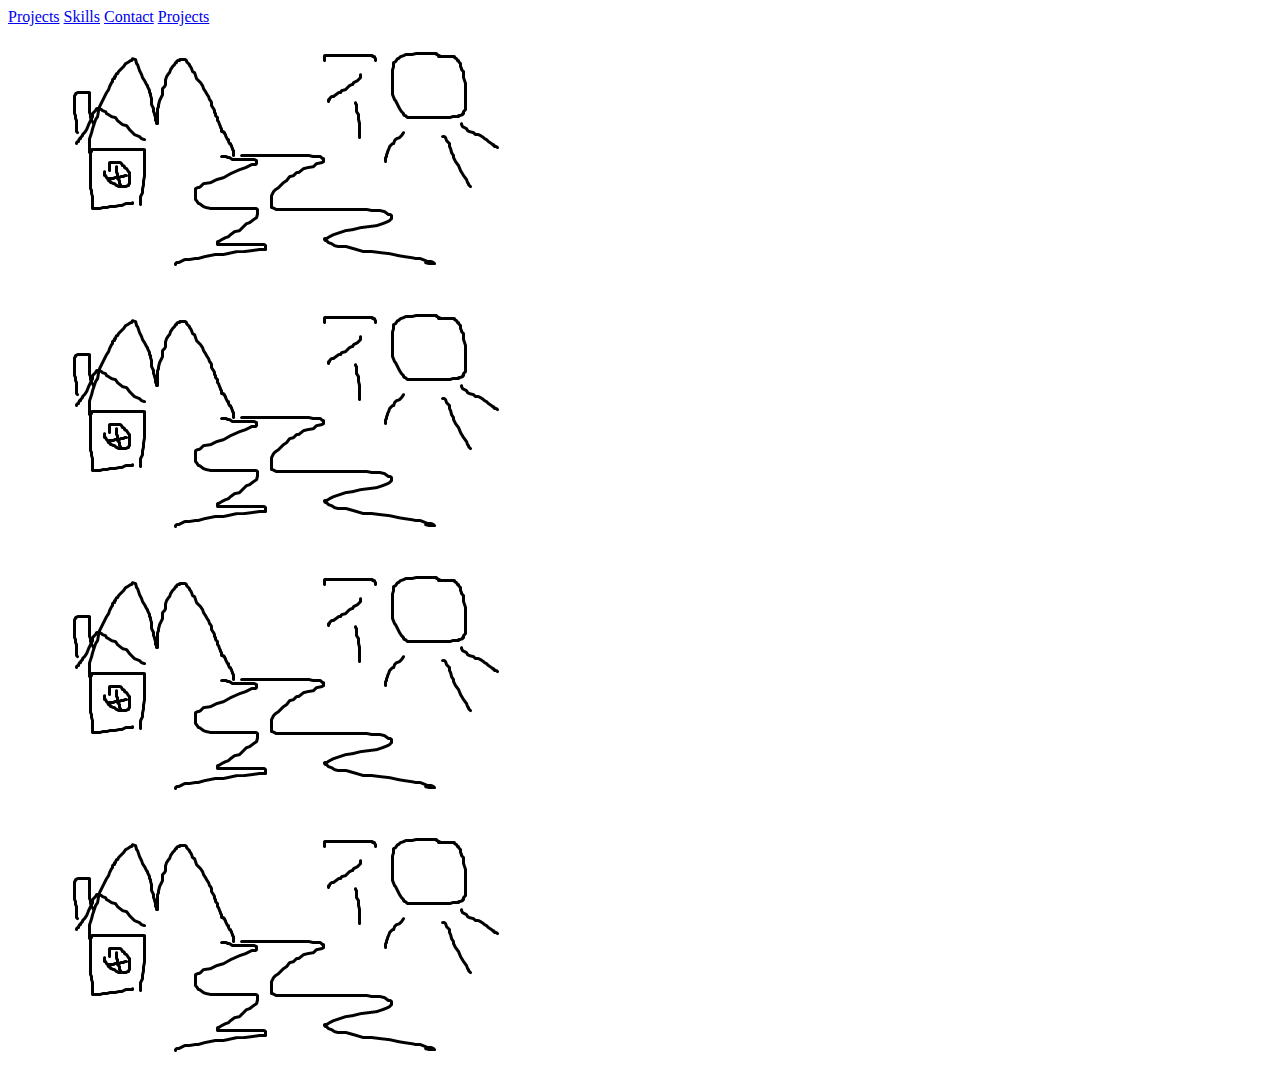
==== artworks.html @ f6214316 "Initial commit" ====
<!DOCTYPE html>
<html lang="en">
<head>
    <meta charset="UTF-8">
    <meta http-equiv="X-UA-Compatible" content="IE=edge">
    <meta name="viewport" content="width=device-width, initial-scale=1.0">
    <title>Artworks</title>
</head>
<body>
    
  <nav>
    <a href="#" >Projects</a>
    <a href="#" >Skills</a>
    <a href="#" >Contact</a>
    <a href="#" >Projects</a>
  </nav>

  <img src="images/Beautiful Painting.png" alt="Beautiful Painting"><br>
  <img src="images/Beautiful Painting.png" alt="Beautiful Painting"><br>
  <img src="images/Beautiful Painting.png" alt="Beautiful Painting"><br>
  <img src="images/Beautiful Painting.png" alt="Beautiful Painting">

</body>
</html>
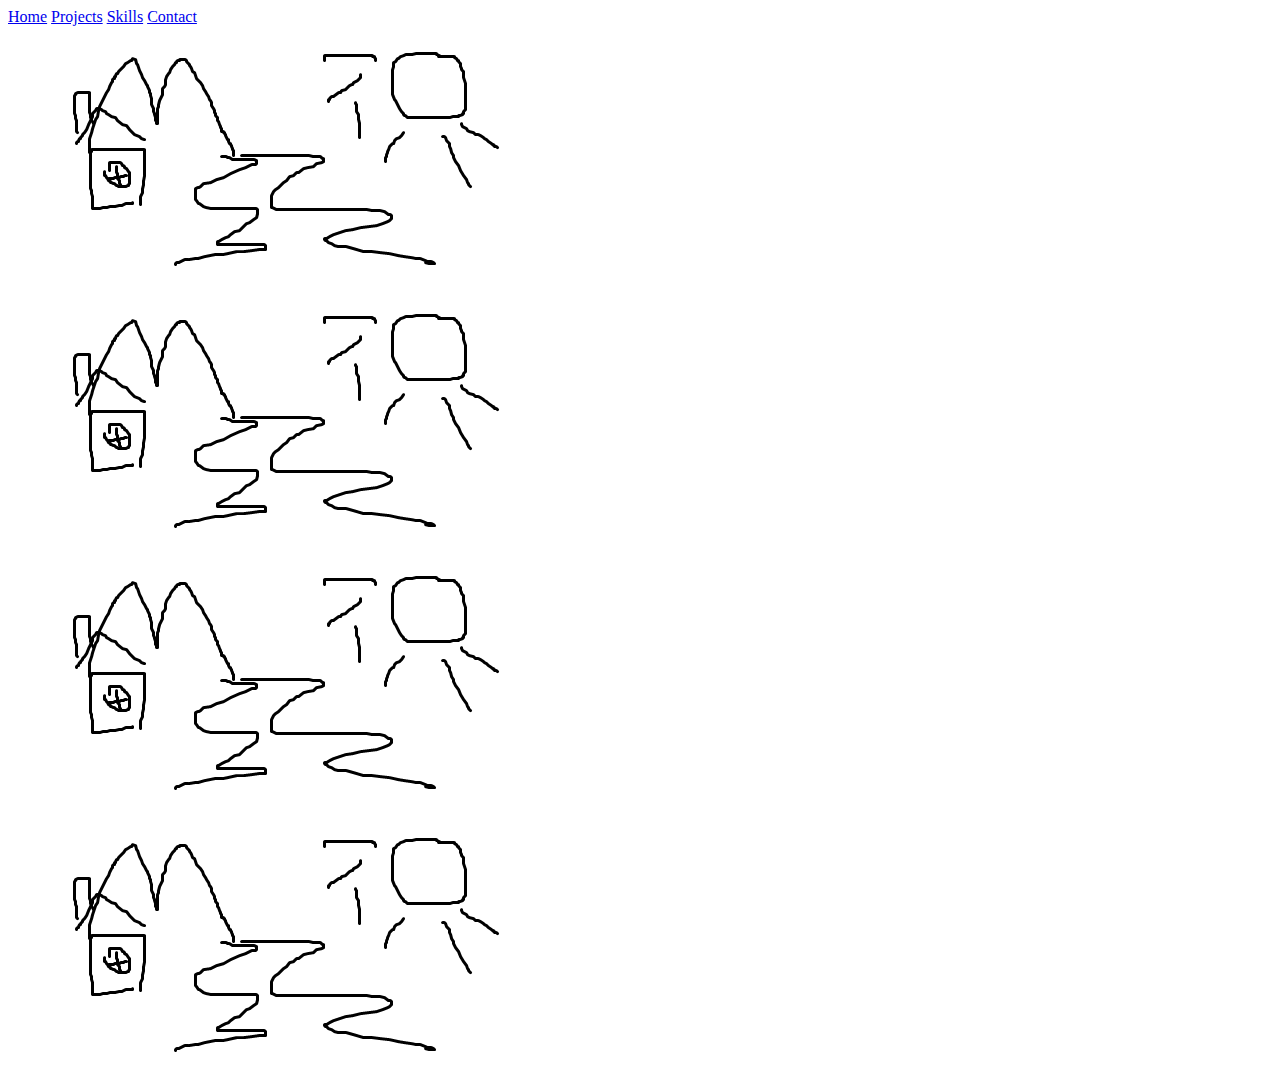
==== commit a97147e4: "add hrefs to pages" ====
--- a/artworks.html
+++ b/artworks.html
@@ -9,10 +9,10 @@
 <body>
     
   <nav>
-    <a href="#" >Projects</a>
-    <a href="#" >Skills</a>
-    <a href="#" >Contact</a>
-    <a href="#" >Projects</a>
+    <a href="./index.html" target="_blank" rel="noopener noreferrer">Home</a>  
+    <a href="./projects.html" target="_blank" rel="noopener noreferrer">Projects</a>
+    <a href="./skills.html" target="_blank" rel="noopener noreferrer">Skills</a>
+    <a href="./Contact.html" target="_blank" rel="noopener noreferrer">Contact</a>
   </nav>
 
   <img src="images/Beautiful Painting.png" alt="Beautiful Painting"><br>
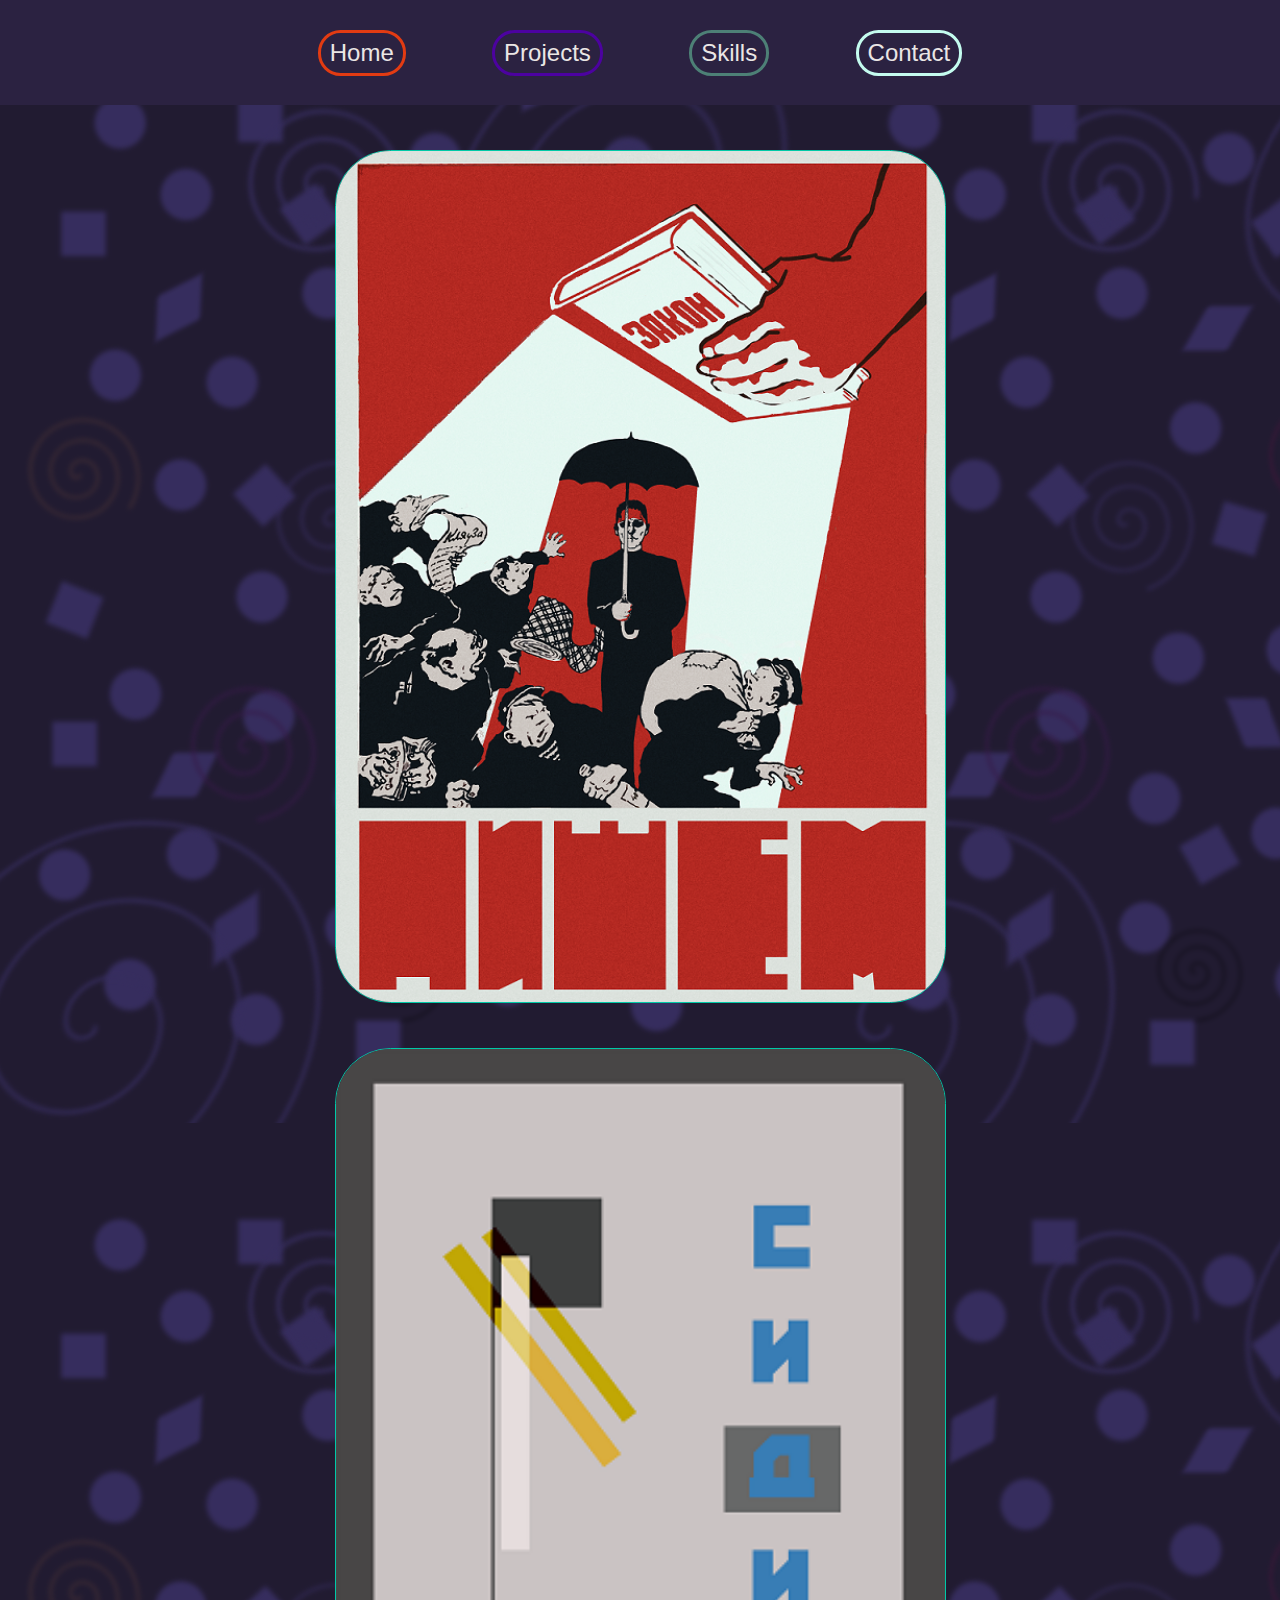
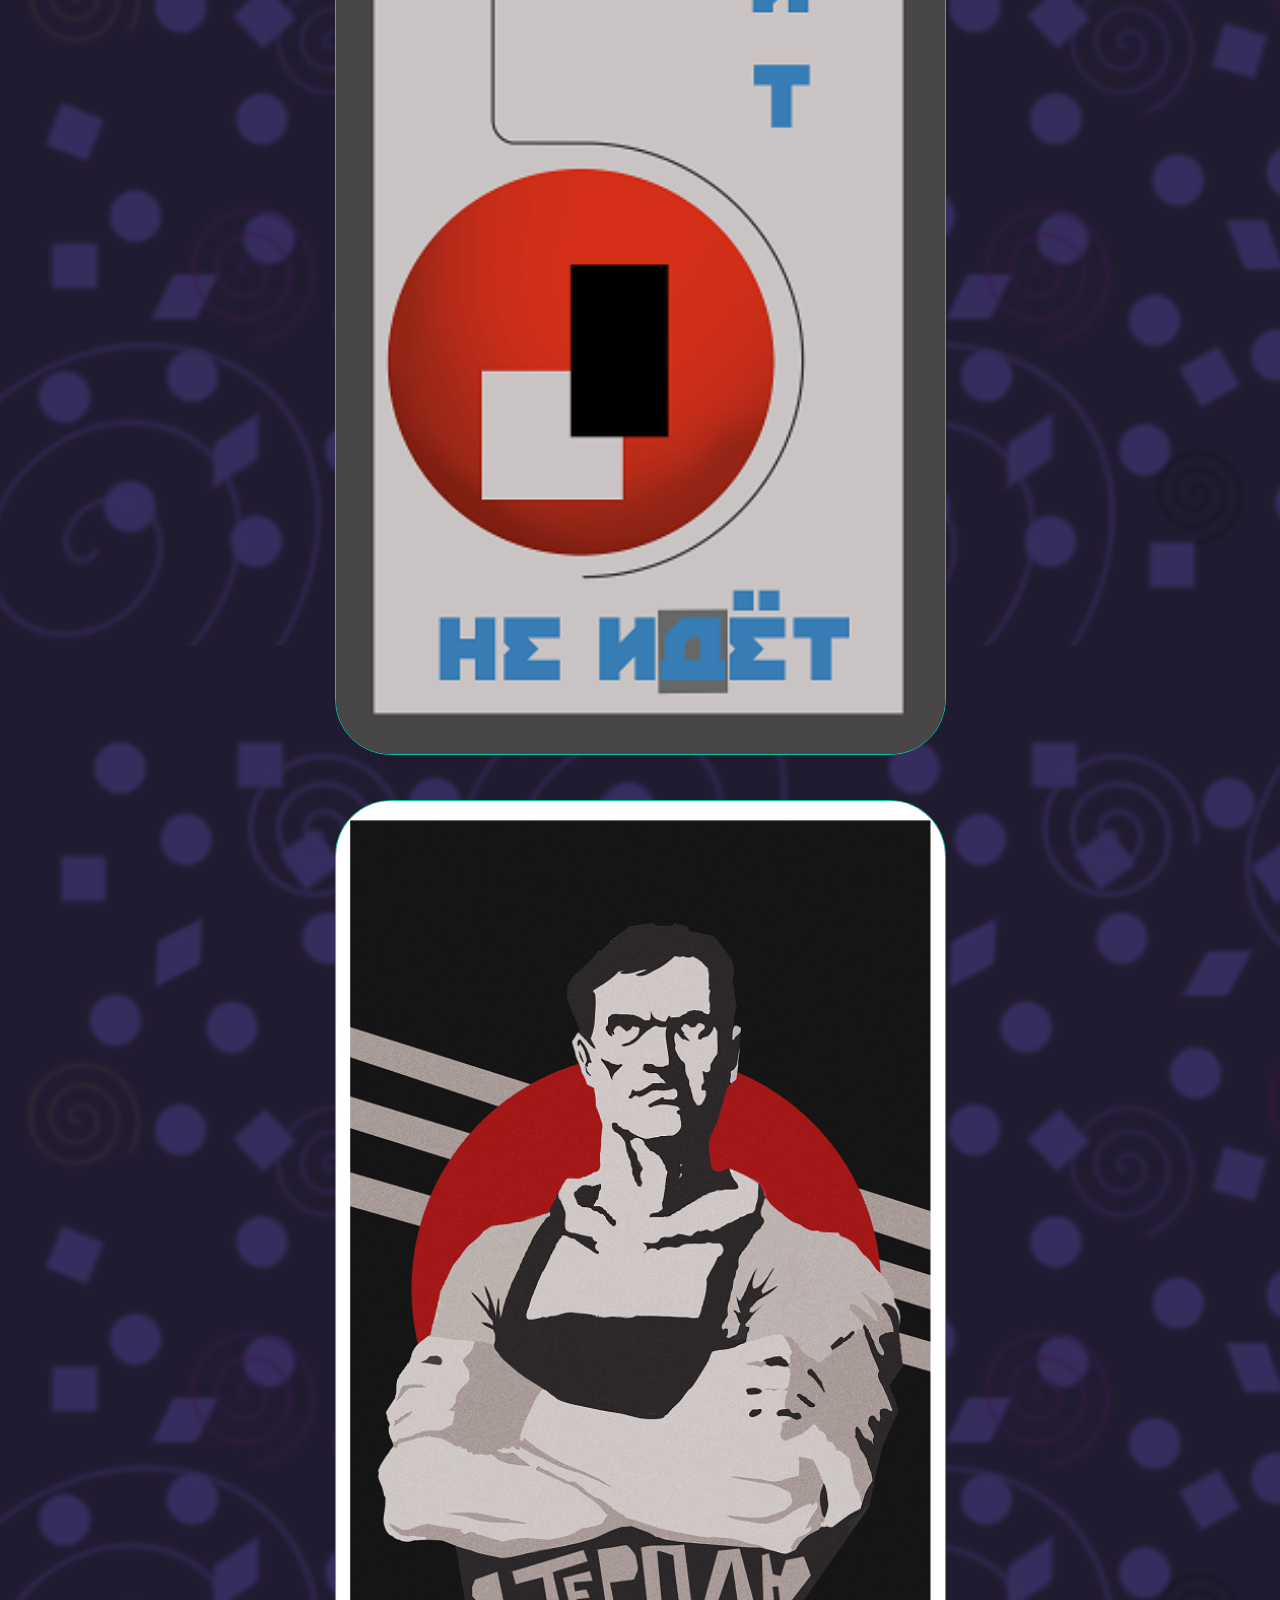
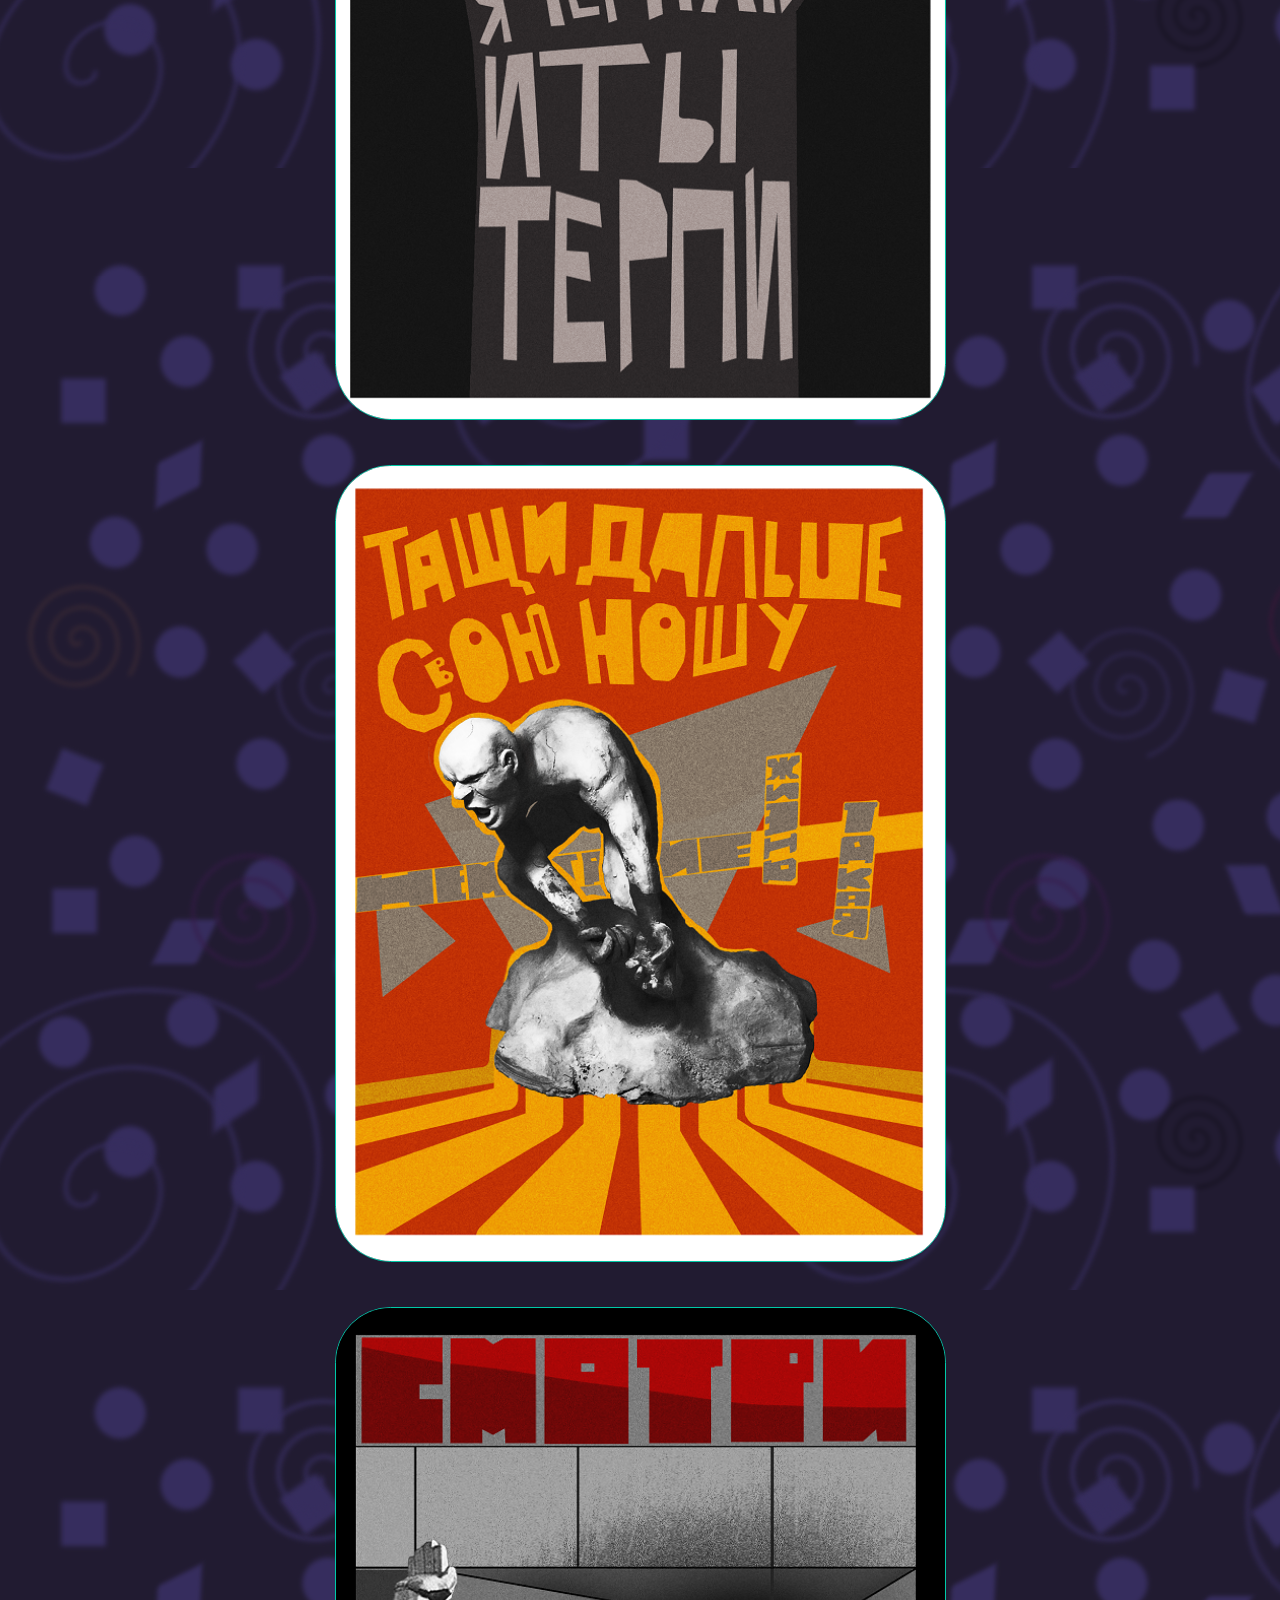
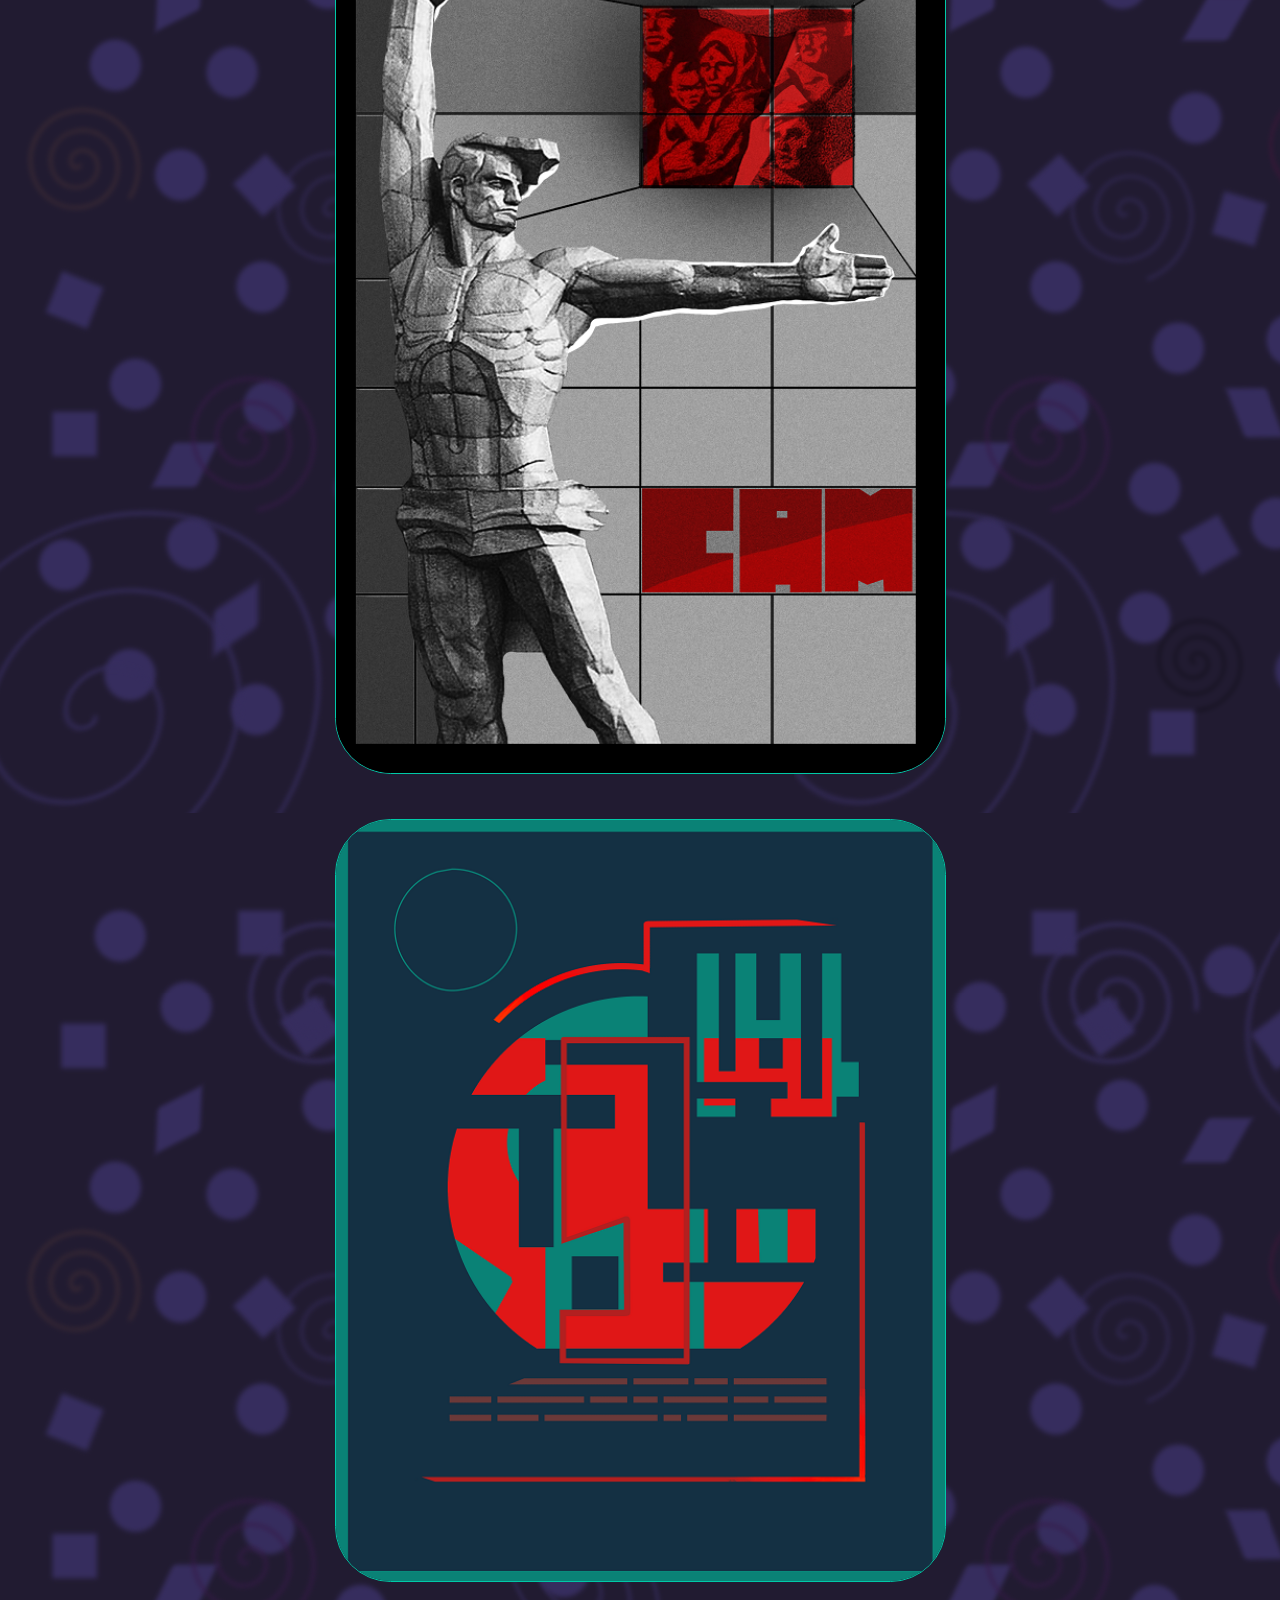
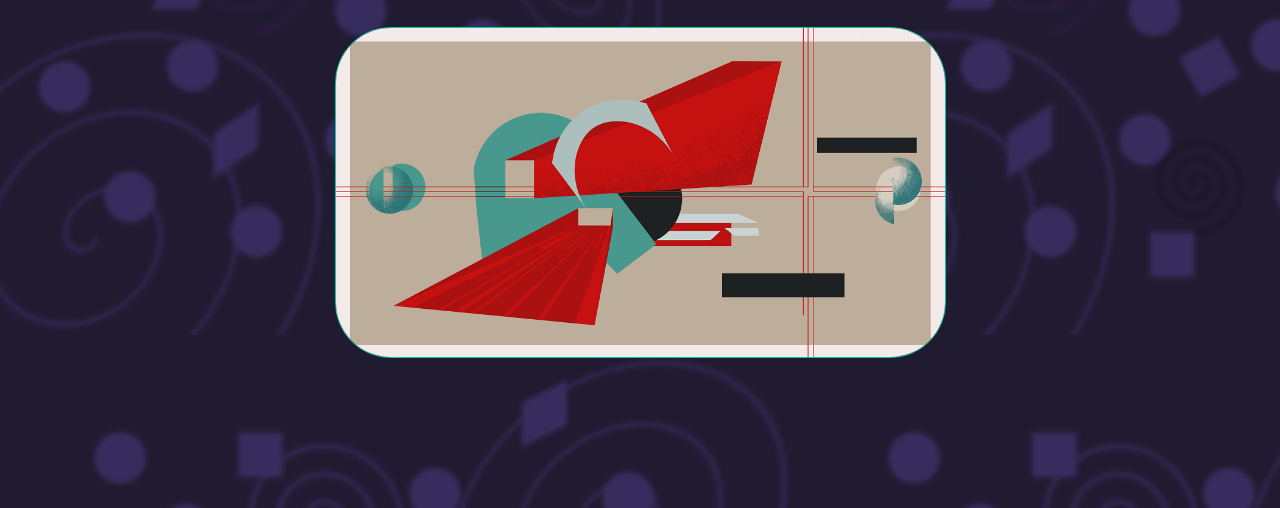
==== commit de883153: "Almost done everything" ====
--- a/artworks.html
+++ b/artworks.html
@@ -1,24 +1,55 @@
 <!DOCTYPE html>
 <html lang="en">
+
 <head>
-    <meta charset="UTF-8">
-    <meta http-equiv="X-UA-Compatible" content="IE=edge">
-    <meta name="viewport" content="width=device-width, initial-scale=1.0">
-    <title>Artworks</title>
+  <meta charset="UTF-8">
+  <meta http-equiv="X-UA-Compatible" content="IE=edge">
+  <meta name="viewport" content="width=device-width, initial-scale=1.0">
+  <link rel="stylesheet" href="css\global.css">
+  <link rel="stylesheet" href="css\allButFirsPage.css">
+  <link rel="stylesheet" href="css\main.css">
+  <link rel="stylesheet" href="css/artworks.css">
+  <title>Artworks</title>
 </head>
+
 <body>
+  <!-- <img class="back" src="images\background.svg" alt="background"> -->
+  <div>
+
+    <nav>
+      <a href="./index.html" target="_blank" rel="noopener noreferrer" class="home">Home</a>
+      <a href="./projects.html" target="_blank" rel="noopener noreferrer" class="projects">Projects</a>
+      <a href="./skills.html" target="_blank" rel="noopener noreferrer" class="skills">Skills</a>
+      <a href="./Contact.html" target="_blank" rel="noopener noreferrer" class="contacts">Contact</a>
+    </nav>
+
+  </div>
+
+  <div class="arts-items">
     
-  <nav>
-    <a href="./index.html" target="_blank" rel="noopener noreferrer">Home</a>  
-    <a href="./projects.html" target="_blank" rel="noopener noreferrer">Projects</a>
-    <a href="./skills.html" target="_blank" rel="noopener noreferrer">Skills</a>
-    <a href="./Contact.html" target="_blank" rel="noopener noreferrer">Contact</a>
-  </nav>
-
-  <img src="images/Beautiful Painting.png" alt="Beautiful Painting"><br>
-  <img src="images/Beautiful Painting.png" alt="Beautiful Painting"><br>
-  <img src="images/Beautiful Painting.png" alt="Beautiful Painting"><br>
-  <img src="images/Beautiful Painting.png" alt="Beautiful Painting">
-
+    
+    <div class="arts-item rotate-element">
+      <img src="images\2.png" alt="picture">
+    </div>
+    <div class="arts-item rotate-element">
+      <img src="images\3.png" alt="picture">
+    </div>
+    <div class="arts-item rotate-element">
+      <img src="images\5.png" alt="picture">
+    </div>
+    <div class="arts-item rotate-element">
+     <img src="images\4.png" alt="picture">
+    </div>
+    <div class="arts-item rotate-element">
+      <img src="images\9.png" alt="picture">
+    </div>
+    <div class="arts-item rotate-element">
+      <img src="images\7.png" alt="picture">
+    </div>
+    <div class="arts-item rotate-element">
+      <img src="images\8.png" alt="picture">
+    </div>
+  </div>
 </body>
+<script src="js/scripts.js"></script>
 </html>--- a/css/artworks.css
+++ b/css/artworks.css
@@ -0,0 +1,34 @@
+.arts-items {
+    
+    max-width: 580px;
+    width: 100%;
+    margin: 100px auto;
+    /* padding-top: 250px;
+    padding-bottom: 200px; */
+    position: relative;
+  }
+  
+  .arts-item {
+    width: 70%;
+    border: 1px solid #00C9A7;
+    border-radius: 37px;
+    overflow: hidden;
+    perspective: 100px;
+    transition: transform 0.3s linear;
+    display: flex;
+    align-items: center;
+    justify-content: center;
+    margin:0 auto;
+  }
+  
+  .arts-item img {
+    display: block;
+    width: 100%;
+    height: auto;
+    object-fit: cover;
+    margin: 0 auto;
+  }
+  
+  .arts-item + .arts-item {
+    margin-top: 30px;
+  }